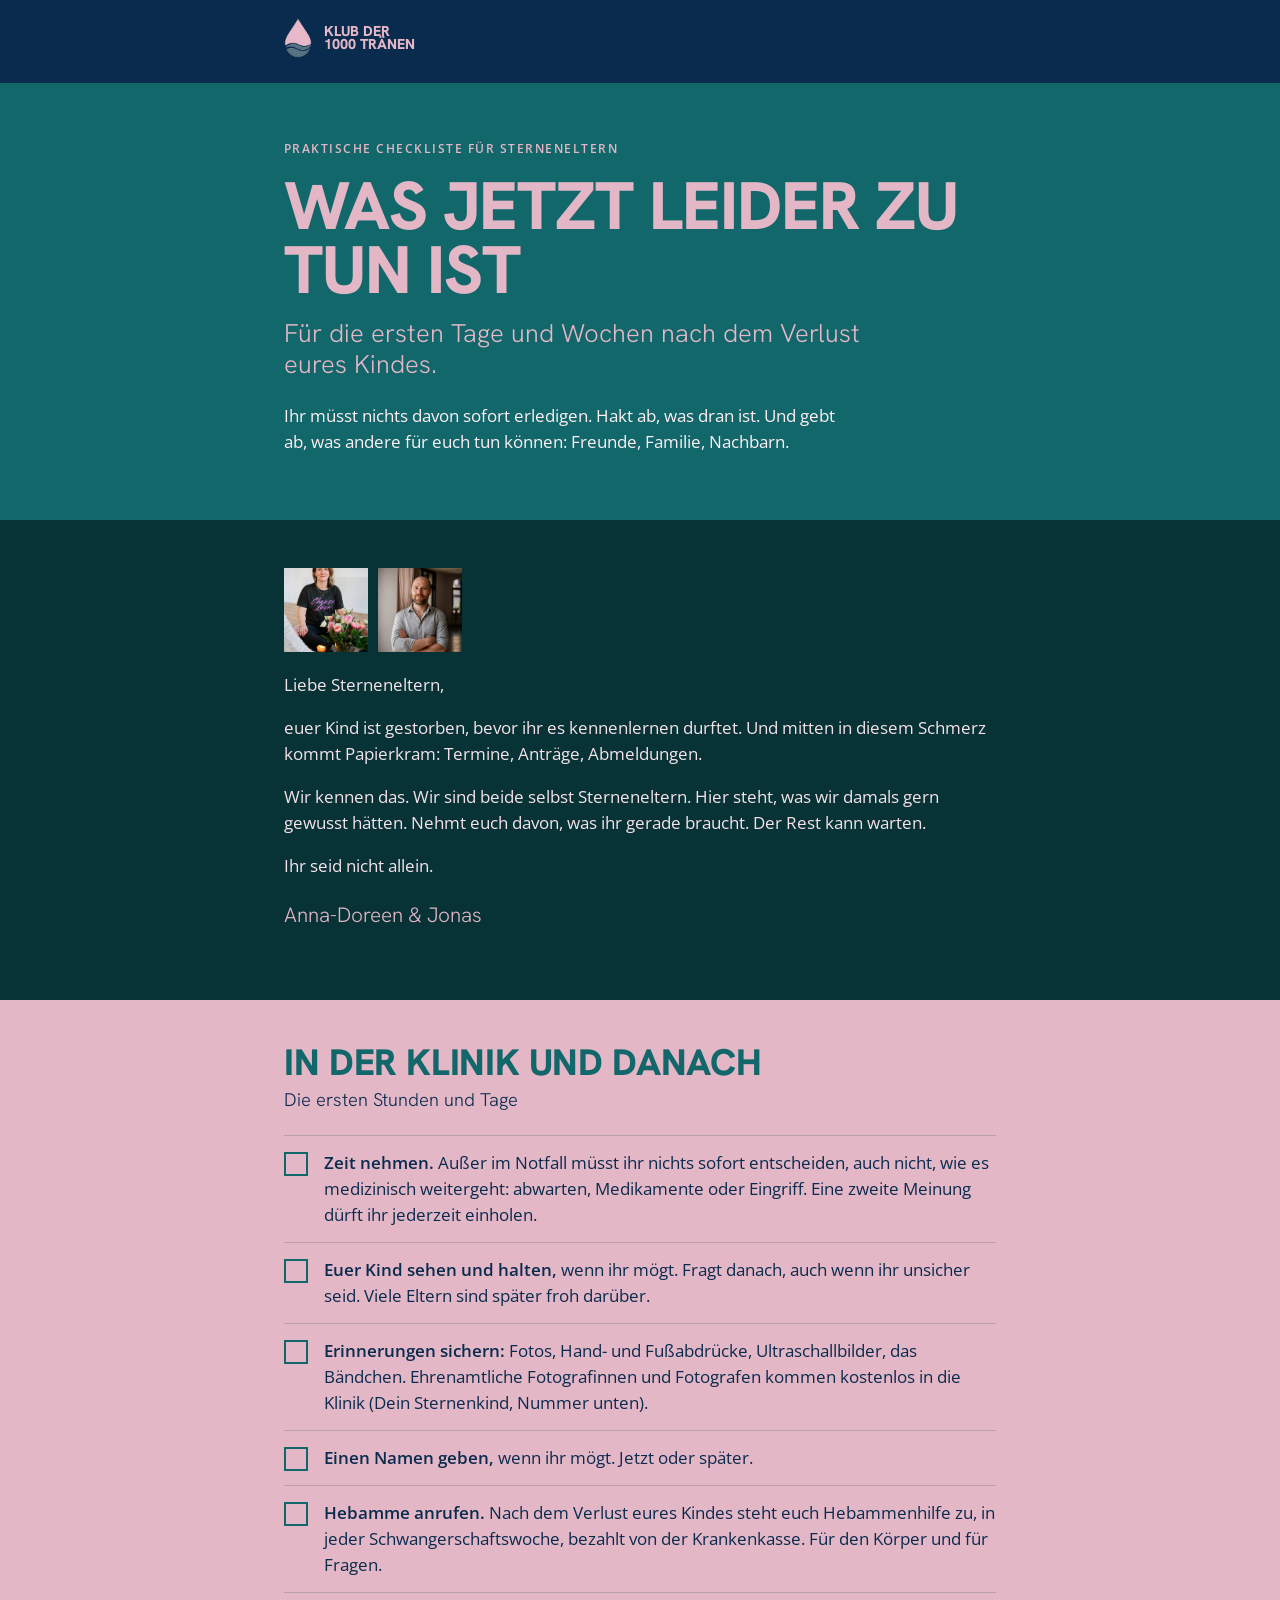
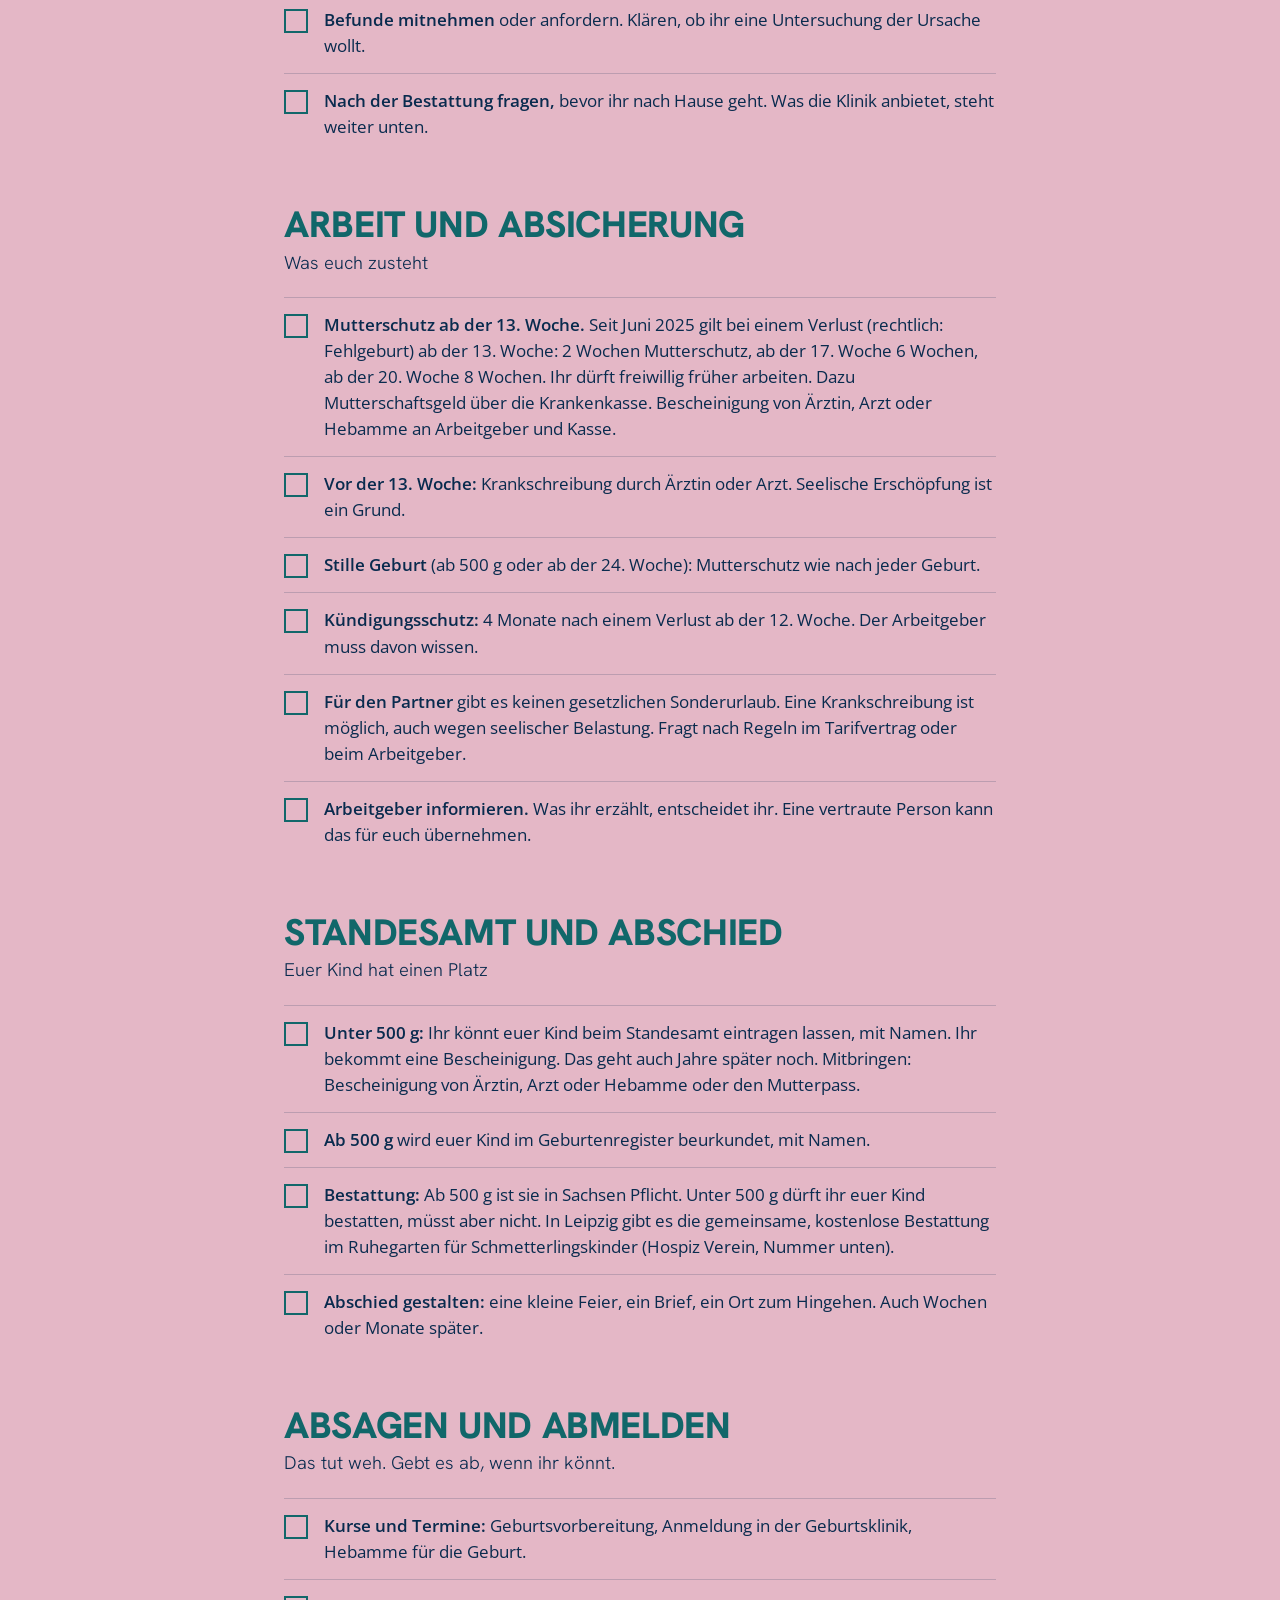
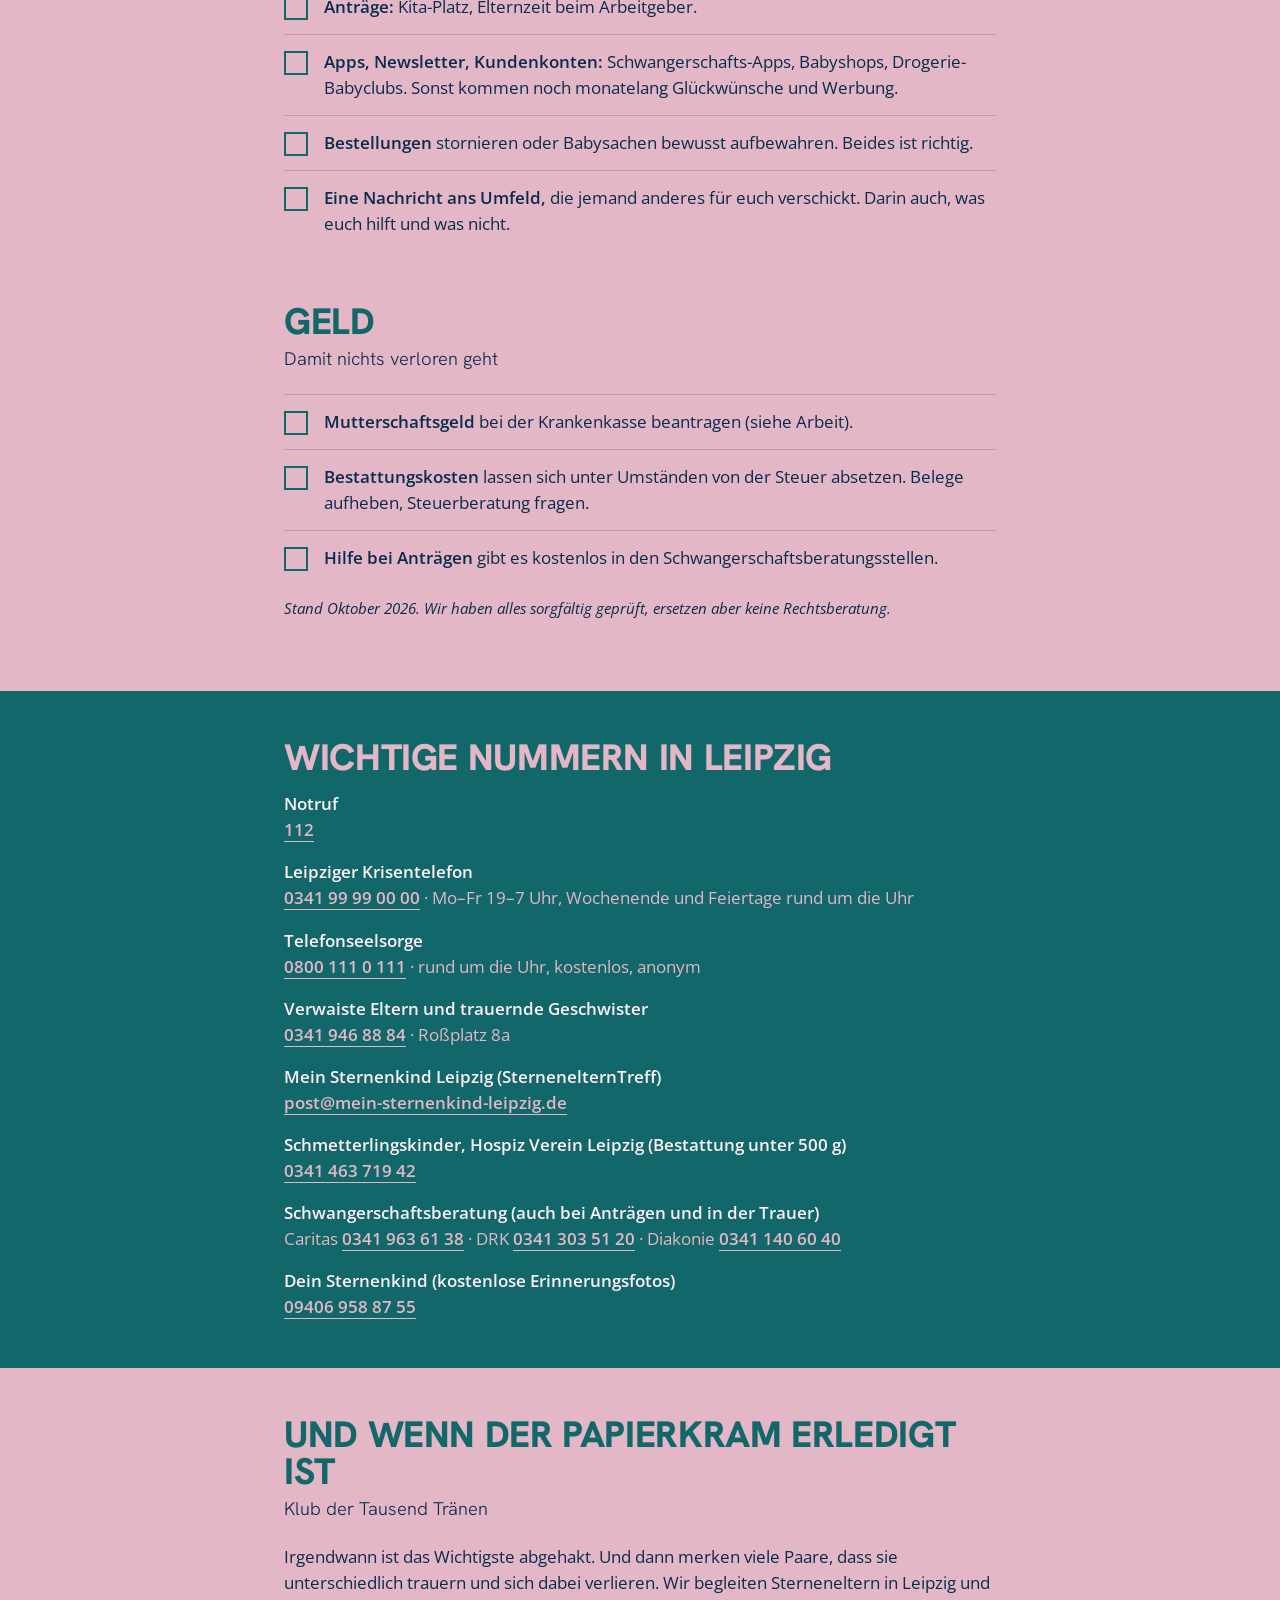
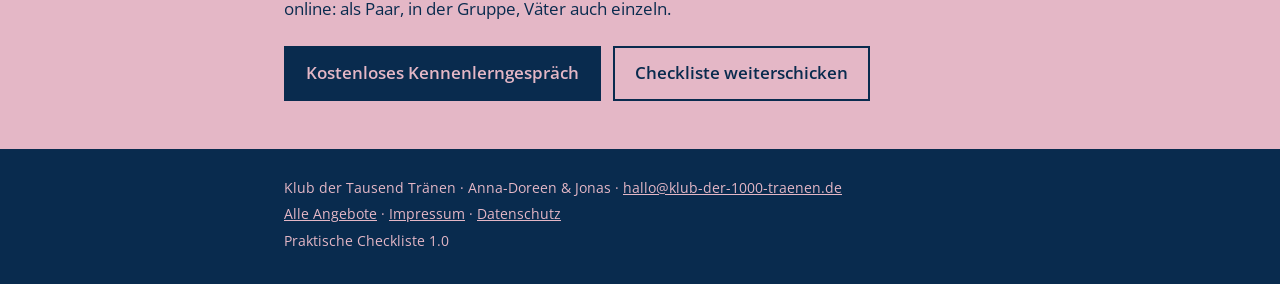
==== checkliste.html @ 5da42d7f "Neue Seite /checkliste: Praktische Checkliste 1.0 für Sterneneltern (QR-Ziel Werbeflyer 2.0, zählt ?" ====
<!doctype html>
<html lang="de">
<head>
<meta charset="utf-8">
<title>Was jetzt leider zu tun ist – Praktische Checkliste für Sterneneltern | Klub der Tausend Tränen</title>
<meta name="viewport" content="width=device-width,initial-scale=1">
<meta name="description" content="Praktische Checkliste für Sterneneltern in Leipzig: Klinik, Mutterschutz, Krankschreibung, Standesamt, Bestattung, Absagen und wichtige Nummern. Von Sterneneltern für Sterneneltern.">
<link rel="canonical" href="https://klub-der-1000-traenen.de/checkliste">
<meta property="og:type" content="article">
<meta property="og:site_name" content="Klub der Tausend Tränen">
<meta property="og:locale" content="de_DE">
<meta property="og:title" content="Was jetzt leider zu tun ist – Praktische Checkliste für Sterneneltern">
<meta property="og:description" content="Klinik, Arbeit, Standesamt, Bestattung, Absagen und wichtige Nummern in Leipzig. Von Sterneneltern für Sterneneltern.">
<meta property="og:url" content="https://klub-der-1000-traenen.de/checkliste">
<meta property="og:image" content="https://klub-der-1000-traenen.de/assets/og-image.jpg">
<meta name="twitter:card" content="summary_large_image">
<link rel="preconnect" href="https://fonts.googleapis.com">
<link rel="preconnect" href="https://fonts.gstatic.com" crossorigin>
<link href="https://fonts.googleapis.com/css2?family=Hanken+Grotesk:wght@300;400;800&family=Open+Sans:ital,wght@0,400;0,600;1,400&display=swap" rel="stylesheet">
<!-- Praktische Checkliste 1.0 (Werbeflyer 2.0). Der QR-Code im Flyer zeigt auf /checkliste?qr=1-0:
     Dann zählt GoatCounter den Aufruf als /praktische-checkliste-1-0 statt als /checkliste
     und der Parameter wird aus der Adresse entfernt, damit weitergeteilte Links nicht als Scan zählen. -->
<script>
  (function () {
    var p = new URLSearchParams(location.search);
    var v = p.get("qr");
    if (!v) return;
    window.goatcounter = {
      path: "/praktische-checkliste-" + v.replace(/[^0-9a-z-]/gi, ""),
      title: "Praktische Checkliste " + v.replace("-", ".") + " (QR-Code Flyer)"
    };
    p.delete("qr");
    var rest = p.toString();
    history.replaceState(null, "", location.pathname + (rest ? "?" + rest : "") + location.hash);
  })();
</script>
<script data-goatcounter="https://klub1000traenen.goatcounter.com/count" async src="//gc.zgo.at/count.js"></script>
<style>
  :root {
    --color-petrol-deep: #073336;
    --color-petrol:      #11676A;
    --color-petrol-high: #3A8E91;
    --color-rose:        #E4B7C6;
    --color-ink:         #092B4E;
    --font-display: "Safiro", "Hanken Grotesk", "Helvetica Neue", system-ui, sans-serif;
    --font-body:    "Open Sans", system-ui, sans-serif;
  }
  *, *::before, *::after { box-sizing: border-box; }
  html, body { margin: 0; padding: 0; }
  html { background: var(--color-rose); color: var(--color-ink); }
  body { font-family: var(--font-body); font-size: 1.05rem; line-height: 1.55; -webkit-font-smoothing: antialiased; }
  ::selection { background: var(--color-ink); color: var(--color-rose); }
  a { color: inherit; }
  p { margin: 0 0 1em; text-wrap: pretty; }
  .wrap { max-width: 760px; margin: 0 auto; padding: 0 24px; }

  header.top { background: var(--color-ink); padding: 18px 0; }
  .brand { display: inline-flex; align-items: center; gap: 0.7em; text-decoration: none; color: var(--color-rose); }
  .brand img { height: 40px; width: auto; display: block; }
  .brand span { font-family: var(--font-display); font-weight: 800; text-transform: uppercase; line-height: 0.9; font-size: 0.9rem; }
  .brand span b { display: block; font-weight: 800; }

  .hero { background: var(--color-petrol); color: var(--color-rose); padding: 56px 0 48px; }
  .kicker { font-weight: 600; font-size: 0.78rem; letter-spacing: 0.12em; text-transform: uppercase; margin-bottom: 1rem; }
  h1 { font-family: var(--font-display); font-weight: 800; text-transform: uppercase; letter-spacing: -0.015em; line-height: 0.95; font-size: clamp(2.4rem, 9vw, 4.2rem); margin: 0 0 1rem; }
  .echo { font-family: var(--font-display); font-weight: 300; font-size: clamp(1.15rem, 3.6vw, 1.6rem); line-height: 1.2; margin: 0 0 1.5rem; }
  .hero p.lead { color: #fff0f5; max-width: 34em; }

  .letter { background: var(--color-petrol-deep); color: var(--color-rose); padding: 48px 0; }
  .letter__photos { display: flex; gap: 10px; margin-bottom: 1.25rem; }
  .letter__photos img { width: 84px; height: 84px; object-fit: cover; display: block; }
  .letter p { color: #f6e3ea; }
  .letter .sig { font-family: var(--font-display); font-weight: 300; font-size: 1.3rem; color: var(--color-rose); margin-top: 1.25rem; }

  main section { padding: 44px 0 8px; }
  h2 { font-family: var(--font-display); font-weight: 800; text-transform: uppercase; letter-spacing: -0.01em; line-height: 1; font-size: clamp(1.6rem, 6vw, 2.3rem); margin: 0 0 0.35rem; color: var(--color-petrol); }
  .sub { font-family: var(--font-display); font-weight: 300; font-size: 1.15rem; margin: 0 0 1.25rem; }

  ul.check { list-style: none; margin: 0; padding: 0; }
  ul.check li { border-top: 1px solid color-mix(in oklch, var(--color-ink) 18%, transparent); }
  ul.check label { display: grid; grid-template-columns: 28px 1fr; gap: 12px; padding: 14px 0; cursor: pointer; }
  ul.check input { appearance: none; -webkit-appearance: none; width: 24px; height: 24px; margin: 2px 0 0; border: 2px solid var(--color-petrol); background: transparent; cursor: pointer; display: grid; place-items: center; }
  ul.check input:checked { background: var(--color-petrol); }
  ul.check input:checked::after { content: ""; width: 7px; height: 13px; border: solid var(--color-rose); border-width: 0 3px 3px 0; transform: translateY(-2px) rotate(45deg); }
  ul.check input:focus-visible { outline: 3px solid var(--color-ink); outline-offset: 2px; }
  ul.check input:checked + span { opacity: 0.55; }
  ul.check strong { font-weight: 600; }
  .note { font-size: 0.92rem; font-style: italic; margin-top: 0.75rem; }

  .numbers { background: var(--color-petrol); color: var(--color-rose); padding: 48px 0; margin-top: 48px; }
  .numbers h2 { color: var(--color-rose); }
  .numbers dl { margin: 0; }
  .numbers dt { font-weight: 600; color: #fff0f5; margin-top: 1rem; }
  .numbers dd { margin: 0; }
  .numbers dd a { font-weight: 600; text-decoration: none; border-bottom: 1px solid var(--color-rose); white-space: nowrap; }

  .klub { padding: 48px 0; }
  .btn { display: inline-block; background: var(--color-ink); color: var(--color-rose); text-decoration: none; font-weight: 600; padding: 14px 22px; margin: 0.5rem 0.5rem 0 0; border: 0; font: inherit; font-weight: 600; cursor: pointer; }
  .btn--ghost { background: transparent; color: var(--color-ink); box-shadow: inset 0 0 0 2px var(--color-ink); }

  footer { background: var(--color-ink); color: var(--color-rose); font-size: 0.85rem; padding: 28px 0; }
  footer p { margin: 0 0 0.4em; }

  @media print {
    header.top, .klub .btn, footer nav { display: none; }
    html, .hero, .letter, .numbers { background: #fff !important; color: #000 !important; }
    .hero p.lead, .letter p, .numbers dt, h2, .letter .sig { color: #000 !important; }
    main section { padding: 16px 0 0; break-inside: avoid-page; }
  }
</style>
</head>
<body>

<header class="top">
  <div class="wrap">
    <a class="brand" href="/" aria-label="Klub der Tausend Tränen" data-goatcounter-click="checkliste-logo">
      <img src="assets/logo.png" alt="" aria-hidden="true">
      <span><b>Klub der</b><b>1000 Tränen</b></span>
    </a>
  </div>
</header>

<section class="hero">
  <div class="wrap">
    <div class="kicker">Praktische Checkliste für Sterneneltern</div>
    <h1>Was jetzt leider zu tun ist</h1>
    <p class="echo">Für die ersten Tage und Wochen nach dem Verlust eures Kindes.</p>
    <p class="lead">Ihr müsst nichts davon sofort erledigen. Hakt ab, was dran ist. Und gebt ab, was andere für euch tun können: Freunde, Familie, Nachbarn.</p>
  </div>
</section>

<section class="letter">
  <div class="wrap">
    <div class="letter__photos">
      <img src="assets/anna-doreen.jpg" alt="Anna-Doreen">
      <img src="assets/jonas-neu.jpg" alt="Jonas">
    </div>
    <p>Liebe Sterneneltern,</p>
    <p>euer Kind ist gestorben, bevor ihr es kennenlernen durftet. Und mitten in diesem Schmerz kommt Papierkram: Termine, Anträge, Abmeldungen.</p>
    <p>Wir kennen das. Wir sind beide selbst Sterneneltern. Hier steht, was wir damals gern gewusst hätten. Nehmt euch davon, was ihr gerade braucht. Der Rest kann warten.</p>
    <p>Ihr seid nicht allein.</p>
    <p class="sig">Anna-Doreen &amp; Jonas</p>
  </div>
</section>

<main>
  <section id="klinik">
    <div class="wrap">
      <h2>In der Klinik und danach</h2>
      <p class="sub">Die ersten Stunden und Tage</p>
      <ul class="check">
        <li><label><input type="checkbox" data-id="k1"><span><strong>Zeit nehmen.</strong> Außer im Notfall müsst ihr nichts sofort entscheiden, auch nicht, wie es medizinisch weitergeht: abwarten, Medikamente oder Eingriff. Eine zweite Meinung dürft ihr jederzeit einholen.</span></label></li>
        <li><label><input type="checkbox" data-id="k2"><span><strong>Euer Kind sehen und halten,</strong> wenn ihr mögt. Fragt danach, auch wenn ihr unsicher seid. Viele Eltern sind später froh darüber.</span></label></li>
        <li><label><input type="checkbox" data-id="k3"><span><strong>Erinnerungen sichern:</strong> Fotos, Hand- und Fußabdrücke, Ultraschallbilder, das Bändchen. Ehrenamtliche Fotografinnen und Fotografen kommen kostenlos in die Klinik (Dein Sternenkind, Nummer unten).</span></label></li>
        <li><label><input type="checkbox" data-id="k4"><span><strong>Einen Namen geben,</strong> wenn ihr mögt. Jetzt oder später.</span></label></li>
        <li><label><input type="checkbox" data-id="k5"><span><strong>Hebamme anrufen.</strong> Nach dem Verlust eures Kindes steht euch Hebammenhilfe zu, in jeder Schwangerschaftswoche, bezahlt von der Krankenkasse. Für den Körper und für Fragen.</span></label></li>
        <li><label><input type="checkbox" data-id="k6"><span><strong>Befunde mitnehmen</strong> oder anfordern. Klären, ob ihr eine Untersuchung der Ursache wollt.</span></label></li>
        <li><label><input type="checkbox" data-id="k7"><span><strong>Nach der Bestattung fragen,</strong> bevor ihr nach Hause geht. Was die Klinik anbietet, steht weiter unten.</span></label></li>
      </ul>
    </div>
  </section>

  <section id="arbeit">
    <div class="wrap">
      <h2>Arbeit und Absicherung</h2>
      <p class="sub">Was euch zusteht</p>
      <ul class="check">
        <li><label><input type="checkbox" data-id="a1"><span><strong>Mutterschutz ab der 13. Woche.</strong> Seit Juni 2025 gilt bei einem Verlust (rechtlich: Fehlgeburt) ab der 13. Woche: 2 Wochen Mutterschutz, ab der 17. Woche 6 Wochen, ab der 20. Woche 8 Wochen. Ihr dürft freiwillig früher arbeiten. Dazu Mutterschaftsgeld über die Krankenkasse. Bescheinigung von Ärztin, Arzt oder Hebamme an Arbeitgeber und Kasse.</span></label></li>
        <li><label><input type="checkbox" data-id="a2"><span><strong>Vor der 13. Woche:</strong> Krankschreibung durch Ärztin oder Arzt. Seelische Erschöpfung ist ein Grund.</span></label></li>
        <li><label><input type="checkbox" data-id="a3"><span><strong>Stille Geburt</strong> (ab 500 g oder ab der 24. Woche): Mutterschutz wie nach jeder Geburt.</span></label></li>
        <li><label><input type="checkbox" data-id="a4"><span><strong>Kündigungsschutz:</strong> 4 Monate nach einem Verlust ab der 12. Woche. Der Arbeitgeber muss davon wissen.</span></label></li>
        <li><label><input type="checkbox" data-id="a5"><span><strong>Für den Partner</strong> gibt es keinen gesetzlichen Sonderurlaub. Eine Krankschreibung ist möglich, auch wegen seelischer Belastung. Fragt nach Regeln im Tarifvertrag oder beim Arbeitgeber.</span></label></li>
        <li><label><input type="checkbox" data-id="a6"><span><strong>Arbeitgeber informieren.</strong> Was ihr erzählt, entscheidet ihr. Eine vertraute Person kann das für euch übernehmen.</span></label></li>
      </ul>
    </div>
  </section>

  <section id="standesamt">
    <div class="wrap">
      <h2>Standesamt und Abschied</h2>
      <p class="sub">Euer Kind hat einen Platz</p>
      <ul class="check">
        <li><label><input type="checkbox" data-id="s1"><span><strong>Unter 500 g:</strong> Ihr könnt euer Kind beim Standesamt eintragen lassen, mit Namen. Ihr bekommt eine Bescheinigung. Das geht auch Jahre später noch. Mitbringen: Bescheinigung von Ärztin, Arzt oder Hebamme oder den Mutterpass.</span></label></li>
        <li><label><input type="checkbox" data-id="s2"><span><strong>Ab 500 g</strong> wird euer Kind im Geburtenregister beurkundet, mit Namen.</span></label></li>
        <li><label><input type="checkbox" data-id="s3"><span><strong>Bestattung:</strong> Ab 500 g ist sie in Sachsen Pflicht. Unter 500 g dürft ihr euer Kind bestatten, müsst aber nicht. In Leipzig gibt es die gemeinsame, kostenlose Bestattung im Ruhegarten für Schmetterlingskinder (Hospiz Verein, Nummer unten).</span></label></li>
        <li><label><input type="checkbox" data-id="s4"><span><strong>Abschied gestalten:</strong> eine kleine Feier, ein Brief, ein Ort zum Hingehen. Auch Wochen oder Monate später.</span></label></li>
      </ul>
    </div>
  </section>

  <section id="absagen">
    <div class="wrap">
      <h2>Absagen und abmelden</h2>
      <p class="sub">Das tut weh. Gebt es ab, wenn ihr könnt.</p>
      <ul class="check">
        <li><label><input type="checkbox" data-id="b1"><span><strong>Kurse und Termine:</strong> Geburtsvorbereitung, Anmeldung in der Geburtsklinik, Hebamme für die Geburt.</span></label></li>
        <li><label><input type="checkbox" data-id="b2"><span><strong>Anträge:</strong> Kita-Platz, Elternzeit beim Arbeitgeber.</span></label></li>
        <li><label><input type="checkbox" data-id="b3"><span><strong>Apps, Newsletter, Kundenkonten:</strong> Schwangerschafts-Apps, Babyshops, Drogerie-Babyclubs. Sonst kommen noch monatelang Glückwünsche und Werbung.</span></label></li>
        <li><label><input type="checkbox" data-id="b4"><span><strong>Bestellungen</strong> stornieren oder Babysachen bewusst aufbewahren. Beides ist richtig.</span></label></li>
        <li><label><input type="checkbox" data-id="b5"><span><strong>Eine Nachricht ans Umfeld,</strong> die jemand anderes für euch verschickt. Darin auch, was euch hilft und was nicht.</span></label></li>
      </ul>
    </div>
  </section>

  <section id="geld">
    <div class="wrap">
      <h2>Geld</h2>
      <p class="sub">Damit nichts verloren geht</p>
      <ul class="check">
        <li><label><input type="checkbox" data-id="g1"><span><strong>Mutterschaftsgeld</strong> bei der Krankenkasse beantragen (siehe Arbeit).</span></label></li>
        <li><label><input type="checkbox" data-id="g2"><span><strong>Bestattungskosten</strong> lassen sich unter Umständen von der Steuer absetzen. Belege aufheben, Steuerberatung fragen.</span></label></li>
        <li><label><input type="checkbox" data-id="g3"><span><strong>Hilfe bei Anträgen</strong> gibt es kostenlos in den Schwangerschaftsberatungsstellen.</span></label></li>
      </ul>
      <p class="note">Stand Oktober 2026. Wir haben alles sorgfältig geprüft, ersetzen aber keine Rechtsberatung.</p>
    </div>
  </section>

  <section class="numbers" id="nummern">
    <div class="wrap">
      <h2>Wichtige Nummern in Leipzig</h2>
      <dl>
        <dt>Notruf</dt>
        <dd><a href="tel:112">112</a></dd>
        <dt>Leipziger Krisentelefon</dt>
        <dd><a href="tel:+4934199990000">0341 99 99 00 00</a> · Mo–Fr 19–7 Uhr, Wochenende und Feiertage rund um die Uhr</dd>
        <dt>Telefonseelsorge</dt>
        <dd><a href="tel:08001110111">0800 111 0 111</a> · rund um die Uhr, kostenlos, anonym</dd>
        <dt>Verwaiste Eltern und trauernde Geschwister</dt>
        <dd><a href="tel:+493419468884">0341 946 88 84</a> · Roßplatz 8a</dd>
        <dt>Mein Sternenkind Leipzig (SternenelternTreff)</dt>
        <dd><a href="mailto:post@mein-sternenkind-leipzig.de">post@mein-sternenkind-leipzig.de</a></dd>
        <dt>Schmetterlingskinder, Hospiz Verein Leipzig (Bestattung unter 500 g)</dt>
        <dd><a href="tel:+4934146371942">0341 463 719 42</a></dd>
        <dt>Schwangerschaftsberatung (auch bei Anträgen und in der Trauer)</dt>
        <dd>Caritas <a href="tel:+493419636138">0341 963 61 38</a> · DRK <a href="tel:+493413035120">0341 303 51 20</a> · Diakonie <a href="tel:+493411406040">0341 140 60 40</a></dd>
        <dt>Dein Sternenkind (kostenlose Erinnerungsfotos)</dt>
        <dd><a href="tel:+499406958875">09406 958 87 55</a></dd>
      </dl>
    </div>
  </section>

  <section class="klub">
    <div class="wrap">
      <h2>Und wenn der Papierkram erledigt ist</h2>
      <p class="sub">Klub der Tausend Tränen</p>
      <p>Irgendwann ist das Wichtigste abgehakt. Und dann merken viele Paare, dass sie unterschiedlich trauern und sich dabei verlieren. Wir begleiten Sterneneltern in Leipzig und online: als Paar, in der Gruppe, Väter auch einzeln.</p>
      <a class="btn" href="https://calendly.com/klub-der-tausend-traenen/kennenlernen" target="_blank" rel="noopener" data-goatcounter-click="checkliste-kennenlernen">Kostenloses Kennenlerngespräch</a>
      <button class="btn btn--ghost" type="button" id="teilen" data-goatcounter-click="checkliste-teilen">Checkliste weiterschicken</button>
    </div>
  </section>
</main>

<footer>
  <div class="wrap">
    <p>Klub der Tausend Tränen · Anna-Doreen &amp; Jonas · <a href="mailto:hallo@klub-der-1000-traenen.de">hallo@klub-der-1000-traenen.de</a></p>
    <nav><p><a href="/" data-goatcounter-click="checkliste-uebersicht">Alle Angebote</a> · <a href="impressum.html">Impressum</a> · <a href="datenschutz.html">Datenschutz</a></p></nav>
    <p>Praktische Checkliste 1.0</p>
  </div>
</footer>

<script>
  // Abgehakte Punkte bleiben nur in diesem Browser gespeichert.
  (function () {
    var KEY = "checkliste-1-0";
    var done = {};
    try { done = JSON.parse(localStorage.getItem(KEY)) || {}; } catch (e) {}
    document.querySelectorAll("ul.check input").forEach(function (box) {
      box.checked = !!done[box.dataset.id];
      box.addEventListener("change", function () {
        done[box.dataset.id] = box.checked;
        try { localStorage.setItem(KEY, JSON.stringify(done)); } catch (e) {}
      });
    });

    var teilen = document.getElementById("teilen");
    var link = "https://klub-der-1000-traenen.de/checkliste?utm_source=weiterleitung";
    var text = "Eine praktische Checkliste für Sterneneltern, mit wichtigen Nummern in Leipzig:";
    teilen.addEventListener("click", function () {
      if (navigator.share) {
        navigator.share({ title: "Was jetzt leider zu tun ist", text: text, url: link }).catch(function () {});
      } else if (navigator.clipboard) {
        navigator.clipboard.writeText(text + " " + link).then(function () {
          teilen.textContent = "Link kopiert";
        }).catch(function () {});
      }
    });
  })();
</script>
</body>
</html>
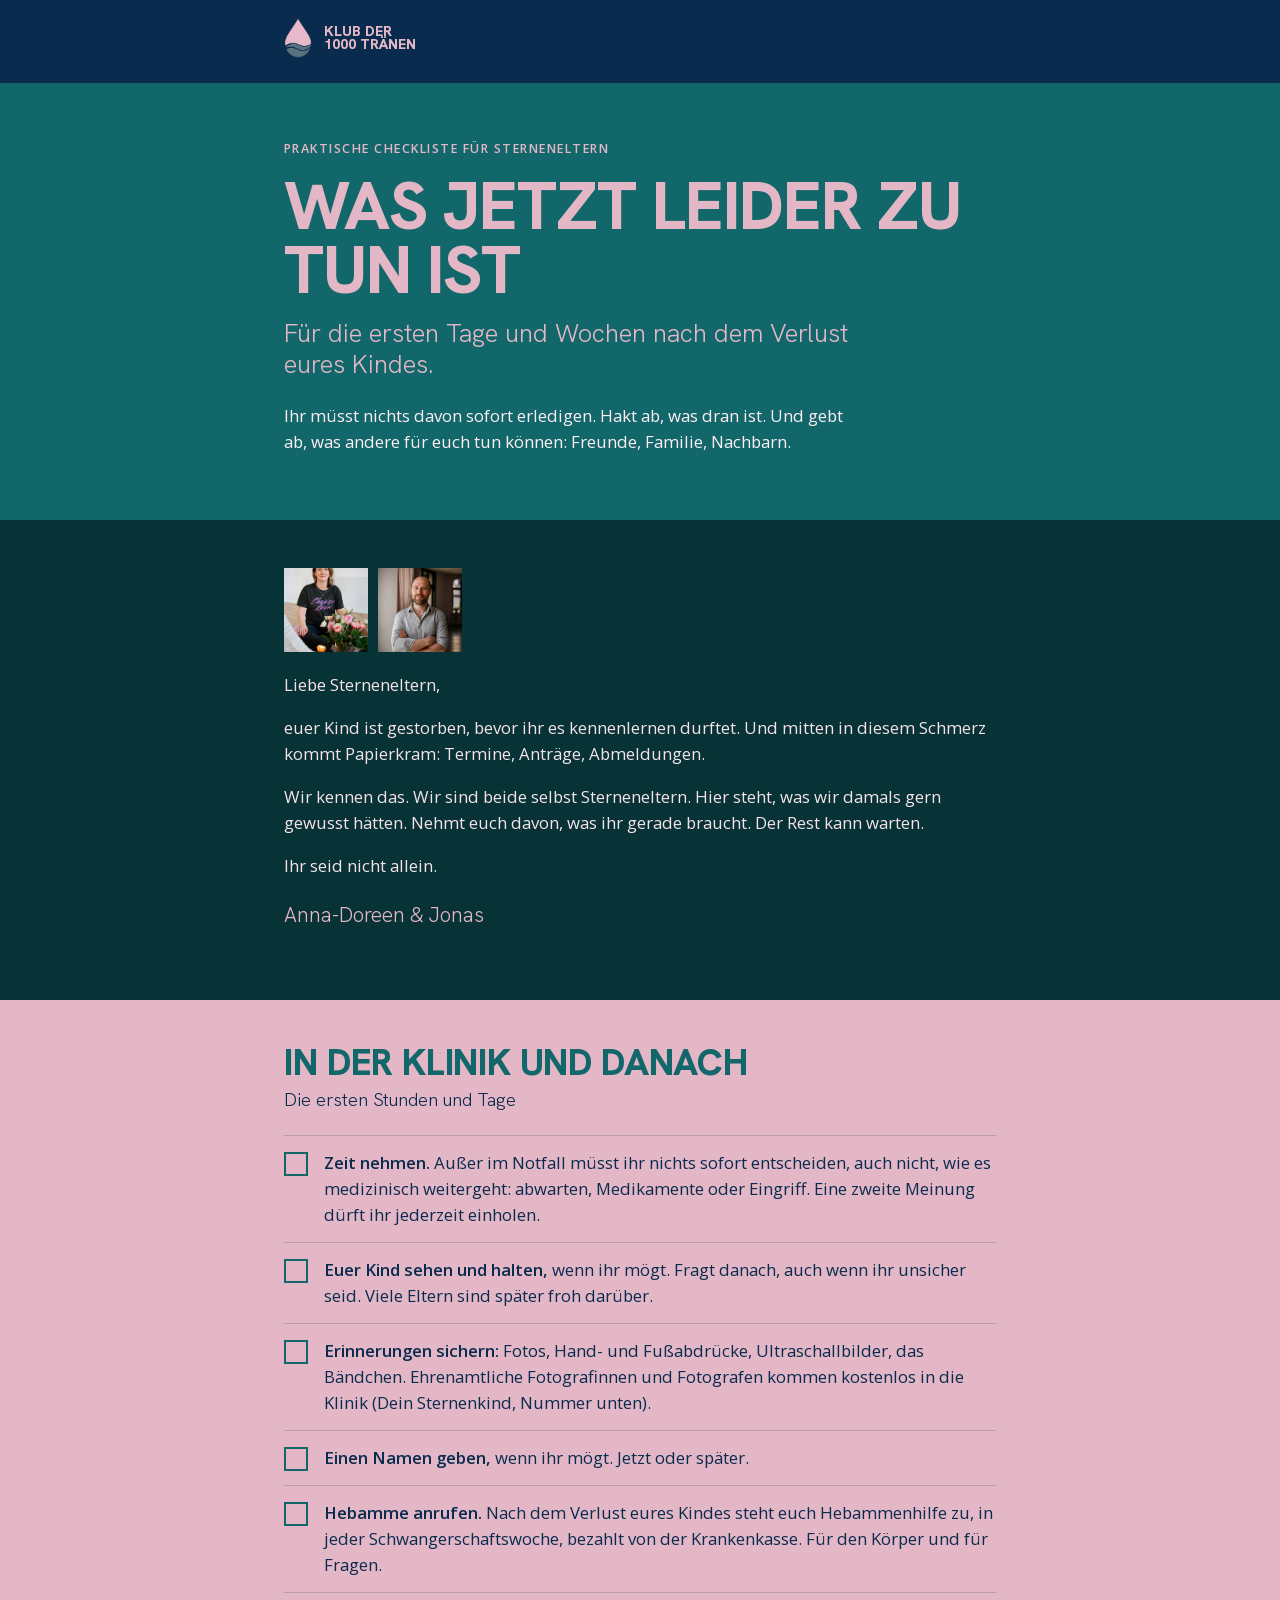
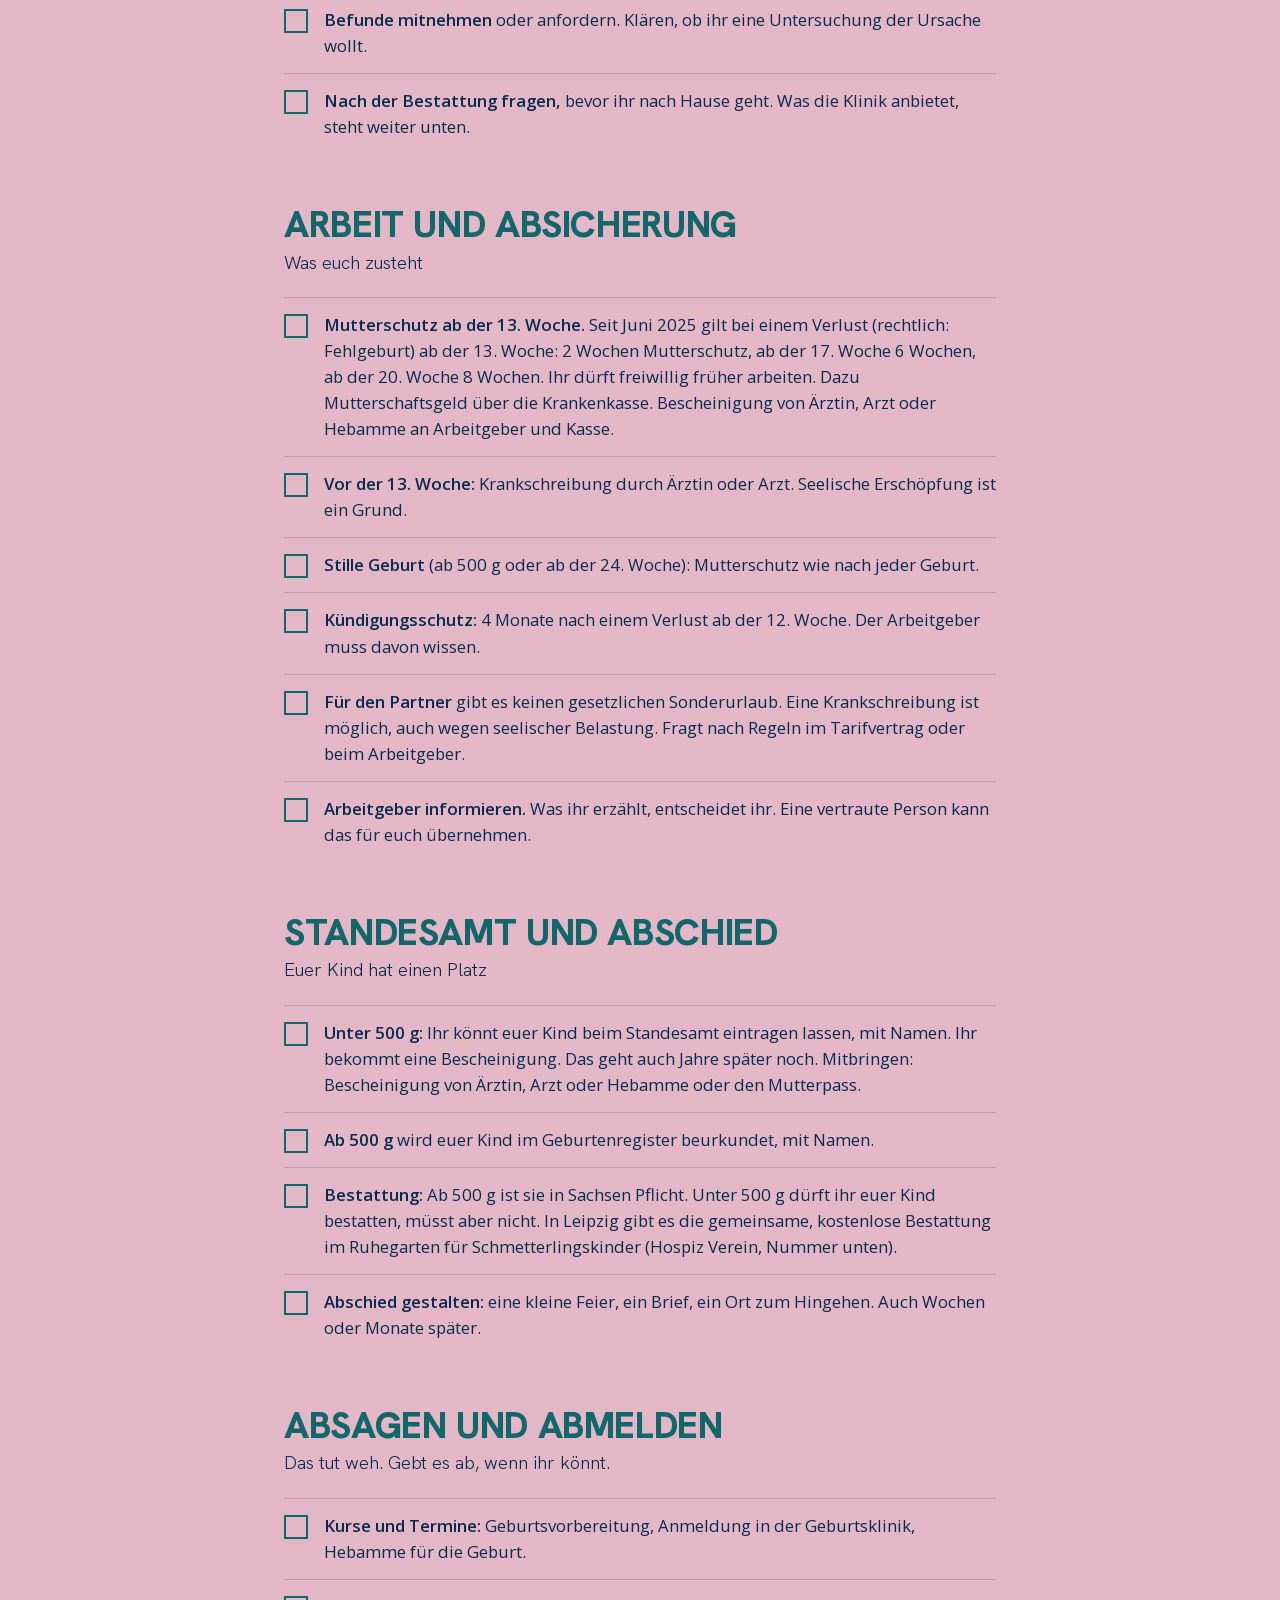
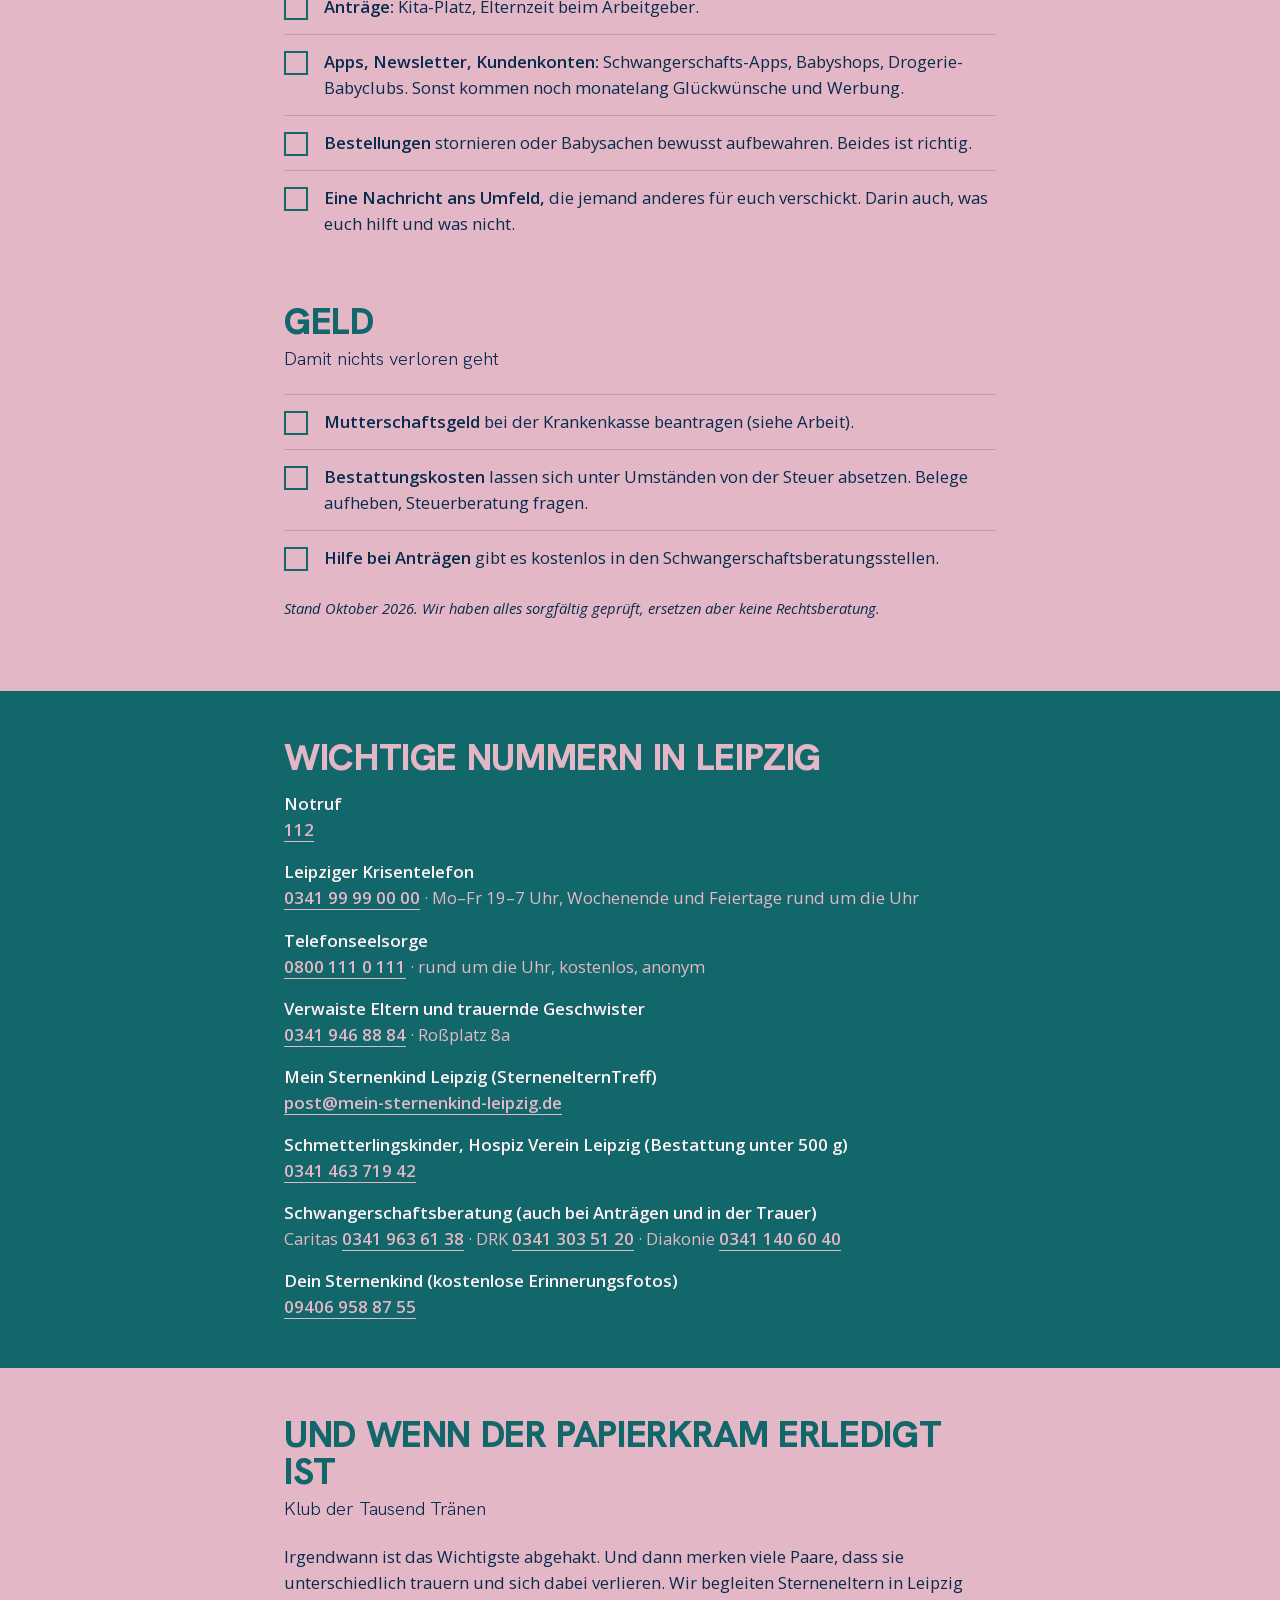
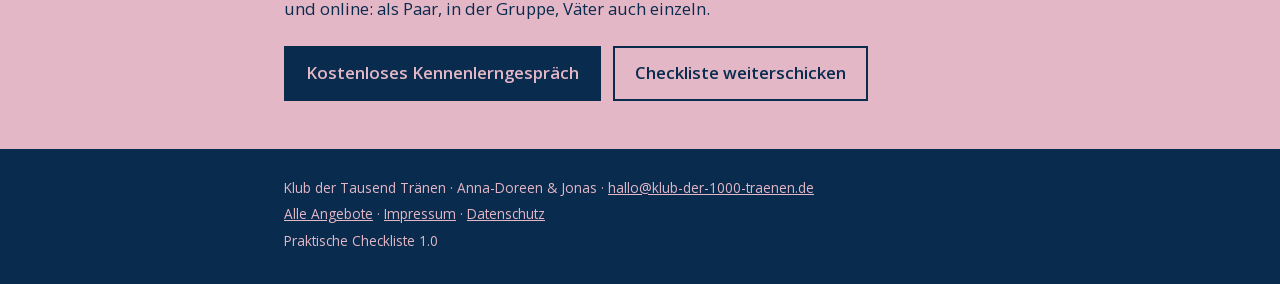
==== commit fe290064: "Schriften selbst hosten statt Google Fonts (keine IP-Übertragung an Google ohne Einwilligung); Daten" ====
--- a/checkliste.html
+++ b/checkliste.html
@@ -14,9 +14,7 @@
 <meta property="og:url" content="https://klub-der-1000-traenen.de/checkliste">
 <meta property="og:image" content="https://klub-der-1000-traenen.de/assets/og-image.jpg">
 <meta name="twitter:card" content="summary_large_image">
-<link rel="preconnect" href="https://fonts.googleapis.com">
-<link rel="preconnect" href="https://fonts.gstatic.com" crossorigin>
-<link href="https://fonts.googleapis.com/css2?family=Hanken+Grotesk:wght@300;400;800&family=Open+Sans:ital,wght@0,400;0,600;1,400&display=swap" rel="stylesheet">
+<link rel="stylesheet" href="/assets/fonts.css">
 <!-- Praktische Checkliste 1.0 (Werbeflyer 2.0). Der QR-Code im Flyer zeigt auf /checkliste?qr=1-0:
      Dann zählt GoatCounter den Aufruf als /praktische-checkliste-1-0 statt als /checkliste
      und der Parameter wird aus der Adresse entfernt, damit weitergeteilte Links nicht als Scan zählen. -->
--- a/assets/fonts.css
+++ b/assets/fonts.css
@@ -0,0 +1,203 @@
+/* Selbst gehostet statt Google Fonts (keine IP-Übertragung an Google). Schriften: Hanken Grotesk, Open Sans, SIL Open Font License 1.1. */
+@font-face {
+  font-family: 'Hanken Grotesk';
+  font-style: normal;
+  font-weight: 300;
+  font-display: swap;
+  src: url(fonts/HankenGrotesk-normal-latin-ext.woff2) format('woff2');
+  unicode-range: U+0100-02BA, U+02BD-02C5, U+02C7-02CC, U+02CE-02D7, U+02DD-02FF, U+0304, U+0308, U+0329, U+1D00-1DBF, U+1E00-1E9F, U+1EF2-1EFF, U+2020, U+20A0-20AB, U+20AD-20C4, U+2113, U+2C60-2C7F, U+A720-A7FF;
+}
+@font-face {
+  font-family: 'Hanken Grotesk';
+  font-style: normal;
+  font-weight: 300;
+  font-display: swap;
+  src: url(fonts/HankenGrotesk-normal-latin.woff2) format('woff2');
+  unicode-range: U+0000-00FF, U+0131, U+0152-0153, U+02BB-02BC, U+02C6, U+02DA, U+02DC, U+0304, U+0308, U+0329, U+2000-206F, U+20AC, U+2122, U+2191, U+2193, U+2212, U+2215, U+FEFF, U+FFFD;
+}
+@font-face {
+  font-family: 'Hanken Grotesk';
+  font-style: normal;
+  font-weight: 400;
+  font-display: swap;
+  src: url(fonts/HankenGrotesk-normal-latin-ext.woff2) format('woff2');
+  unicode-range: U+0100-02BA, U+02BD-02C5, U+02C7-02CC, U+02CE-02D7, U+02DD-02FF, U+0304, U+0308, U+0329, U+1D00-1DBF, U+1E00-1E9F, U+1EF2-1EFF, U+2020, U+20A0-20AB, U+20AD-20C4, U+2113, U+2C60-2C7F, U+A720-A7FF;
+}
+@font-face {
+  font-family: 'Hanken Grotesk';
+  font-style: normal;
+  font-weight: 400;
+  font-display: swap;
+  src: url(fonts/HankenGrotesk-normal-latin.woff2) format('woff2');
+  unicode-range: U+0000-00FF, U+0131, U+0152-0153, U+02BB-02BC, U+02C6, U+02DA, U+02DC, U+0304, U+0308, U+0329, U+2000-206F, U+20AC, U+2122, U+2191, U+2193, U+2212, U+2215, U+FEFF, U+FFFD;
+}
+@font-face {
+  font-family: 'Hanken Grotesk';
+  font-style: normal;
+  font-weight: 500;
+  font-display: swap;
+  src: url(fonts/HankenGrotesk-normal-latin-ext.woff2) format('woff2');
+  unicode-range: U+0100-02BA, U+02BD-02C5, U+02C7-02CC, U+02CE-02D7, U+02DD-02FF, U+0304, U+0308, U+0329, U+1D00-1DBF, U+1E00-1E9F, U+1EF2-1EFF, U+2020, U+20A0-20AB, U+20AD-20C4, U+2113, U+2C60-2C7F, U+A720-A7FF;
+}
+@font-face {
+  font-family: 'Hanken Grotesk';
+  font-style: normal;
+  font-weight: 500;
+  font-display: swap;
+  src: url(fonts/HankenGrotesk-normal-latin.woff2) format('woff2');
+  unicode-range: U+0000-00FF, U+0131, U+0152-0153, U+02BB-02BC, U+02C6, U+02DA, U+02DC, U+0304, U+0308, U+0329, U+2000-206F, U+20AC, U+2122, U+2191, U+2193, U+2212, U+2215, U+FEFF, U+FFFD;
+}
+@font-face {
+  font-family: 'Hanken Grotesk';
+  font-style: normal;
+  font-weight: 600;
+  font-display: swap;
+  src: url(fonts/HankenGrotesk-normal-latin-ext.woff2) format('woff2');
+  unicode-range: U+0100-02BA, U+02BD-02C5, U+02C7-02CC, U+02CE-02D7, U+02DD-02FF, U+0304, U+0308, U+0329, U+1D00-1DBF, U+1E00-1E9F, U+1EF2-1EFF, U+2020, U+20A0-20AB, U+20AD-20C4, U+2113, U+2C60-2C7F, U+A720-A7FF;
+}
+@font-face {
+  font-family: 'Hanken Grotesk';
+  font-style: normal;
+  font-weight: 600;
+  font-display: swap;
+  src: url(fonts/HankenGrotesk-normal-latin.woff2) format('woff2');
+  unicode-range: U+0000-00FF, U+0131, U+0152-0153, U+02BB-02BC, U+02C6, U+02DA, U+02DC, U+0304, U+0308, U+0329, U+2000-206F, U+20AC, U+2122, U+2191, U+2193, U+2212, U+2215, U+FEFF, U+FFFD;
+}
+@font-face {
+  font-family: 'Hanken Grotesk';
+  font-style: normal;
+  font-weight: 700;
+  font-display: swap;
+  src: url(fonts/HankenGrotesk-normal-latin-ext.woff2) format('woff2');
+  unicode-range: U+0100-02BA, U+02BD-02C5, U+02C7-02CC, U+02CE-02D7, U+02DD-02FF, U+0304, U+0308, U+0329, U+1D00-1DBF, U+1E00-1E9F, U+1EF2-1EFF, U+2020, U+20A0-20AB, U+20AD-20C4, U+2113, U+2C60-2C7F, U+A720-A7FF;
+}
+@font-face {
+  font-family: 'Hanken Grotesk';
+  font-style: normal;
+  font-weight: 700;
+  font-display: swap;
+  src: url(fonts/HankenGrotesk-normal-latin.woff2) format('woff2');
+  unicode-range: U+0000-00FF, U+0131, U+0152-0153, U+02BB-02BC, U+02C6, U+02DA, U+02DC, U+0304, U+0308, U+0329, U+2000-206F, U+20AC, U+2122, U+2191, U+2193, U+2212, U+2215, U+FEFF, U+FFFD;
+}
+@font-face {
+  font-family: 'Hanken Grotesk';
+  font-style: normal;
+  font-weight: 800;
+  font-display: swap;
+  src: url(fonts/HankenGrotesk-normal-latin-ext.woff2) format('woff2');
+  unicode-range: U+0100-02BA, U+02BD-02C5, U+02C7-02CC, U+02CE-02D7, U+02DD-02FF, U+0304, U+0308, U+0329, U+1D00-1DBF, U+1E00-1E9F, U+1EF2-1EFF, U+2020, U+20A0-20AB, U+20AD-20C4, U+2113, U+2C60-2C7F, U+A720-A7FF;
+}
+@font-face {
+  font-family: 'Hanken Grotesk';
+  font-style: normal;
+  font-weight: 800;
+  font-display: swap;
+  src: url(fonts/HankenGrotesk-normal-latin.woff2) format('woff2');
+  unicode-range: U+0000-00FF, U+0131, U+0152-0153, U+02BB-02BC, U+02C6, U+02DA, U+02DC, U+0304, U+0308, U+0329, U+2000-206F, U+20AC, U+2122, U+2191, U+2193, U+2212, U+2215, U+FEFF, U+FFFD;
+}
+@font-face {
+  font-family: 'Hanken Grotesk';
+  font-style: normal;
+  font-weight: 900;
+  font-display: swap;
+  src: url(fonts/HankenGrotesk-normal-latin-ext.woff2) format('woff2');
+  unicode-range: U+0100-02BA, U+02BD-02C5, U+02C7-02CC, U+02CE-02D7, U+02DD-02FF, U+0304, U+0308, U+0329, U+1D00-1DBF, U+1E00-1E9F, U+1EF2-1EFF, U+2020, U+20A0-20AB, U+20AD-20C4, U+2113, U+2C60-2C7F, U+A720-A7FF;
+}
+@font-face {
+  font-family: 'Hanken Grotesk';
+  font-style: normal;
+  font-weight: 900;
+  font-display: swap;
+  src: url(fonts/HankenGrotesk-normal-latin.woff2) format('woff2');
+  unicode-range: U+0000-00FF, U+0131, U+0152-0153, U+02BB-02BC, U+02C6, U+02DA, U+02DC, U+0304, U+0308, U+0329, U+2000-206F, U+20AC, U+2122, U+2191, U+2193, U+2212, U+2215, U+FEFF, U+FFFD;
+}
+@font-face {
+  font-family: 'Open Sans';
+  font-style: italic;
+  font-weight: 400;
+  font-stretch: 100%;
+  font-display: swap;
+  src: url(fonts/OpenSans-italic-latin-ext.woff2) format('woff2');
+  unicode-range: U+0100-02BA, U+02BD-02C5, U+02C7-02CC, U+02CE-02D7, U+02DD-02FF, U+0304, U+0308, U+0329, U+1D00-1DBF, U+1E00-1E9F, U+1EF2-1EFF, U+2020, U+20A0-20AB, U+20AD-20C4, U+2113, U+2C60-2C7F, U+A720-A7FF;
+}
+@font-face {
+  font-family: 'Open Sans';
+  font-style: italic;
+  font-weight: 400;
+  font-stretch: 100%;
+  font-display: swap;
+  src: url(fonts/OpenSans-italic-latin.woff2) format('woff2');
+  unicode-range: U+0000-00FF, U+0131, U+0152-0153, U+02BB-02BC, U+02C6, U+02DA, U+02DC, U+0304, U+0308, U+0329, U+2000-206F, U+20AC, U+2122, U+2191, U+2193, U+2212, U+2215, U+FEFF, U+FFFD;
+}
+@font-face {
+  font-family: 'Open Sans';
+  font-style: normal;
+  font-weight: 400;
+  font-stretch: 100%;
+  font-display: swap;
+  src: url(fonts/OpenSans-normal-latin-ext.woff2) format('woff2');
+  unicode-range: U+0100-02BA, U+02BD-02C5, U+02C7-02CC, U+02CE-02D7, U+02DD-02FF, U+0304, U+0308, U+0329, U+1D00-1DBF, U+1E00-1E9F, U+1EF2-1EFF, U+2020, U+20A0-20AB, U+20AD-20C4, U+2113, U+2C60-2C7F, U+A720-A7FF;
+}
+@font-face {
+  font-family: 'Open Sans';
+  font-style: normal;
+  font-weight: 400;
+  font-stretch: 100%;
+  font-display: swap;
+  src: url(fonts/OpenSans-normal-latin.woff2) format('woff2');
+  unicode-range: U+0000-00FF, U+0131, U+0152-0153, U+02BB-02BC, U+02C6, U+02DA, U+02DC, U+0304, U+0308, U+0329, U+2000-206F, U+20AC, U+2122, U+2191, U+2193, U+2212, U+2215, U+FEFF, U+FFFD;
+}
+@font-face {
+  font-family: 'Open Sans';
+  font-style: normal;
+  font-weight: 500;
+  font-stretch: 100%;
+  font-display: swap;
+  src: url(fonts/OpenSans-normal-latin-ext.woff2) format('woff2');
+  unicode-range: U+0100-02BA, U+02BD-02C5, U+02C7-02CC, U+02CE-02D7, U+02DD-02FF, U+0304, U+0308, U+0329, U+1D00-1DBF, U+1E00-1E9F, U+1EF2-1EFF, U+2020, U+20A0-20AB, U+20AD-20C4, U+2113, U+2C60-2C7F, U+A720-A7FF;
+}
+@font-face {
+  font-family: 'Open Sans';
+  font-style: normal;
+  font-weight: 500;
+  font-stretch: 100%;
+  font-display: swap;
+  src: url(fonts/OpenSans-normal-latin.woff2) format('woff2');
+  unicode-range: U+0000-00FF, U+0131, U+0152-0153, U+02BB-02BC, U+02C6, U+02DA, U+02DC, U+0304, U+0308, U+0329, U+2000-206F, U+20AC, U+2122, U+2191, U+2193, U+2212, U+2215, U+FEFF, U+FFFD;
+}
+@font-face {
+  font-family: 'Open Sans';
+  font-style: normal;
+  font-weight: 600;
+  font-stretch: 100%;
+  font-display: swap;
+  src: url(fonts/OpenSans-normal-latin-ext.woff2) format('woff2');
+  unicode-range: U+0100-02BA, U+02BD-02C5, U+02C7-02CC, U+02CE-02D7, U+02DD-02FF, U+0304, U+0308, U+0329, U+1D00-1DBF, U+1E00-1E9F, U+1EF2-1EFF, U+2020, U+20A0-20AB, U+20AD-20C4, U+2113, U+2C60-2C7F, U+A720-A7FF;
+}
+@font-face {
+  font-family: 'Open Sans';
+  font-style: normal;
+  font-weight: 600;
+  font-stretch: 100%;
+  font-display: swap;
+  src: url(fonts/OpenSans-normal-latin.woff2) format('woff2');
+  unicode-range: U+0000-00FF, U+0131, U+0152-0153, U+02BB-02BC, U+02C6, U+02DA, U+02DC, U+0304, U+0308, U+0329, U+2000-206F, U+20AC, U+2122, U+2191, U+2193, U+2212, U+2215, U+FEFF, U+FFFD;
+}
+@font-face {
+  font-family: 'Open Sans';
+  font-style: normal;
+  font-weight: 700;
+  font-stretch: 100%;
+  font-display: swap;
+  src: url(fonts/OpenSans-normal-latin-ext.woff2) format('woff2');
+  unicode-range: U+0100-02BA, U+02BD-02C5, U+02C7-02CC, U+02CE-02D7, U+02DD-02FF, U+0304, U+0308, U+0329, U+1D00-1DBF, U+1E00-1E9F, U+1EF2-1EFF, U+2020, U+20A0-20AB, U+20AD-20C4, U+2113, U+2C60-2C7F, U+A720-A7FF;
+}
+@font-face {
+  font-family: 'Open Sans';
+  font-style: normal;
+  font-weight: 700;
+  font-stretch: 100%;
+  font-display: swap;
+  src: url(fonts/OpenSans-normal-latin.woff2) format('woff2');
+  unicode-range: U+0000-00FF, U+0131, U+0152-0153, U+02BB-02BC, U+02C6, U+02DA, U+02DC, U+0304, U+0308, U+0329, U+2000-206F, U+20AC, U+2122, U+2191, U+2193, U+2212, U+2215, U+FEFF, U+FFFD;
+}
